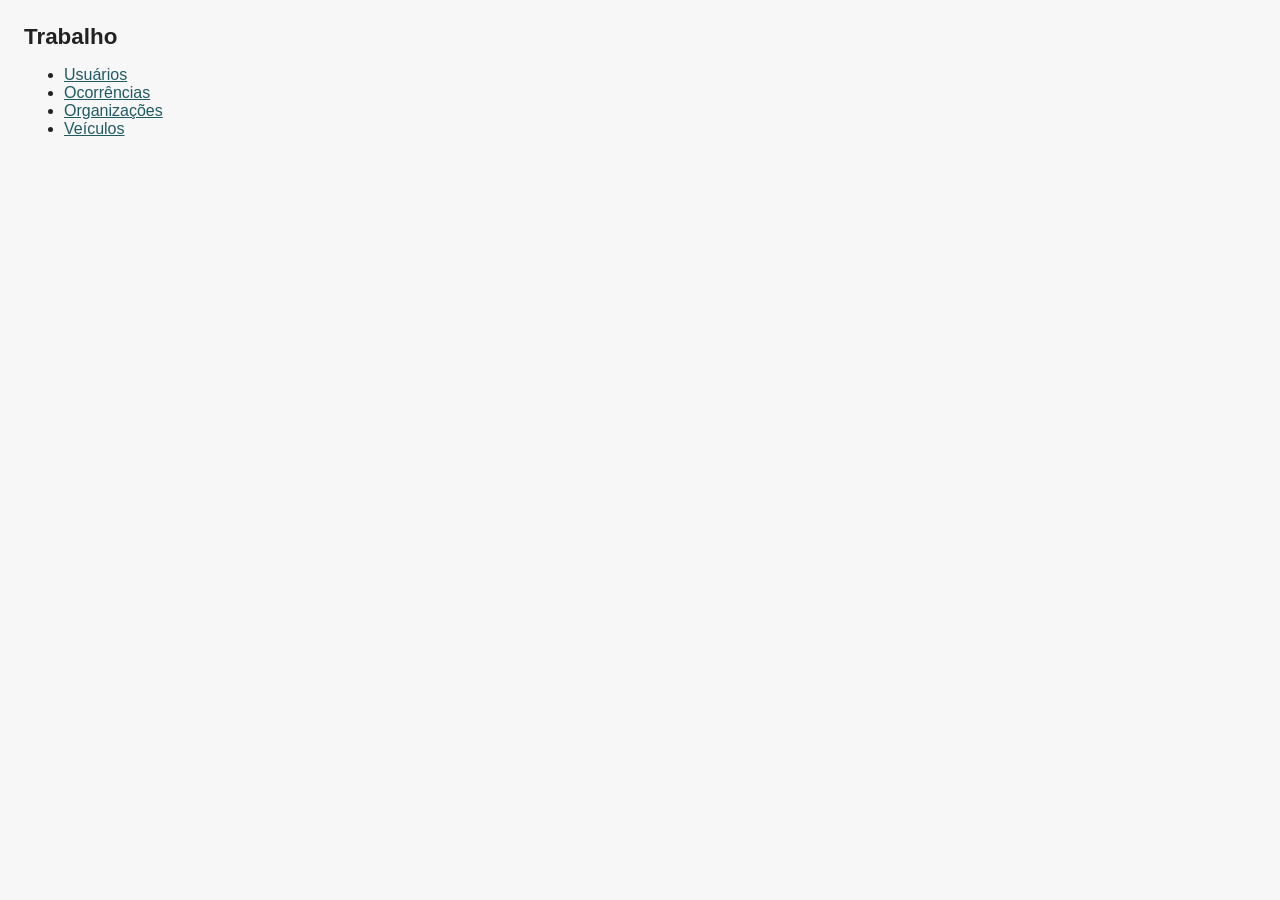
==== index.html @ cc6fcb7c "adição dos outros cruds" ====
<!DOCTYPE html>
<html lang="pt-BR">
<head>
<meta charset="UTF-8">
<title>Trabalho</title>
<link rel="stylesheet" href="style.css">
</head>
<body>

<h1>Trabalho</h1>

<ul>
    <li><a href="usuario.html">Usuários</a></li>
    <li><a href="ocorrencia.html">Ocorrências</a></li>
    <li><a href="organizacao.html">Organizações</a></li>
    <li><a href="veiculo.html">Veículos</a></li>
</ul>

</body>
</html>
---- style.css ----
body {
    font-family: sans-serif;
    margin: 24px;
    background: #f7f7f7;
    color: #222;
}

h1 {
    font-size: 1.4rem;
}

a {
    color: #205a63;
}

input, select {
    display: block;
    margin-bottom: 8px;
    padding: 5px;
    width: 250px;
}

button {
    padding: 6px 12px;
    cursor: pointer;
}

table {
    border-collapse: collapse;
    margin-top: 20px;
    background: white;
}

th, td {
    border: 1px solid #ccc;
    padding: 6px 10px;
    text-align: left;
}

th {
    background: #eee;
}

#msg {
    color: #b00;
    font-size: 0.9rem;
}
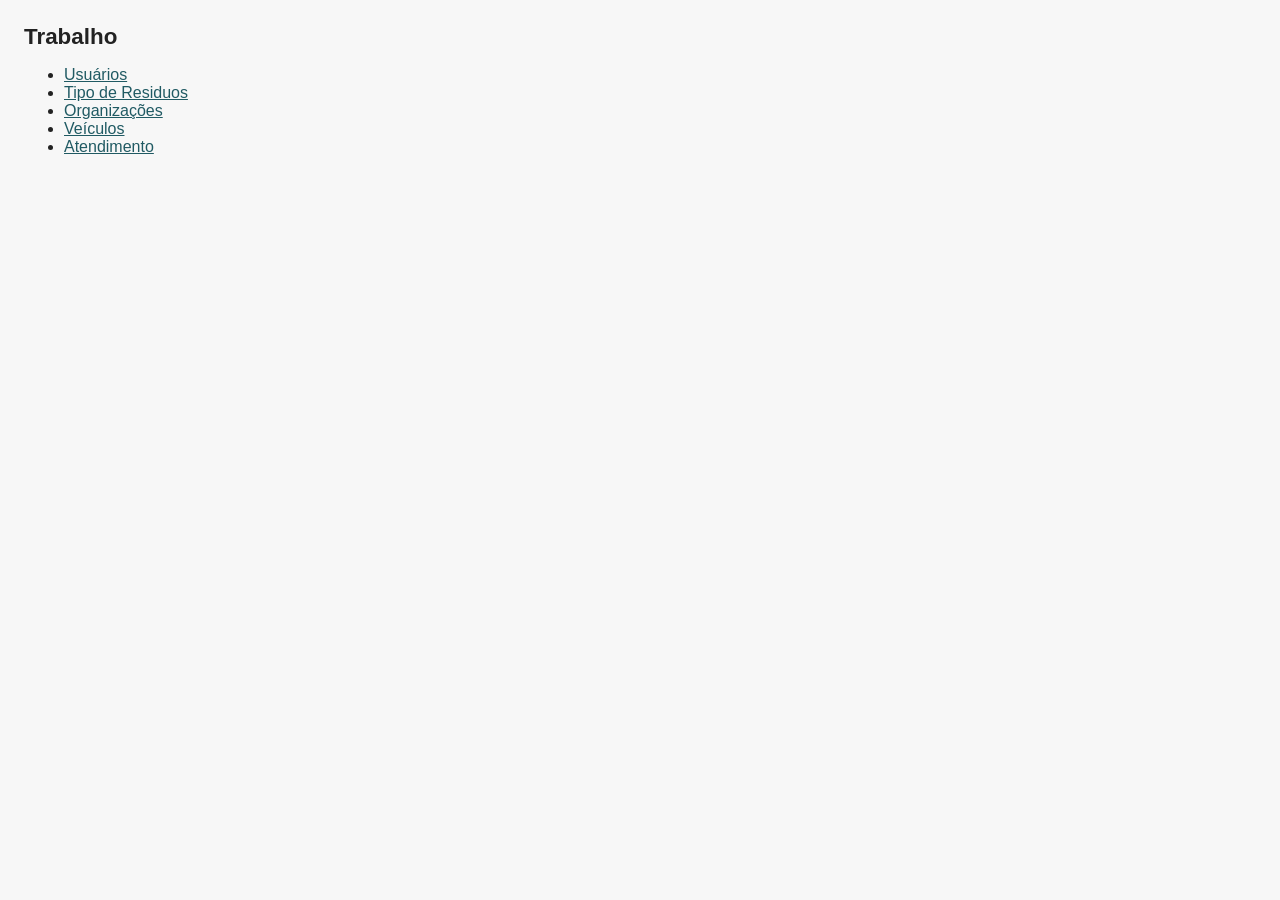
==== commit d2528aff: "arrumei o index.html para os links funcionais" ====
--- a/index.html
+++ b/index.html
@@ -11,9 +11,10 @@
 
 <ul>
     <li><a href="usuario.html">Usuários</a></li>
-    <li><a href="ocorrencia.html">Ocorrências</a></li>
+    <li><a href="tiporesiduos.html">Tipo de Residuos</a></li>
     <li><a href="organizacao.html">Organizações</a></li>
-    <li><a href="veiculo.html">Veículos</a></li>
+    <li><a href="veiculos.html">Veículos</a></li>
+    <li><a href="atendimento.html">Atendimento</a></li>
 </ul>
 
 </body>
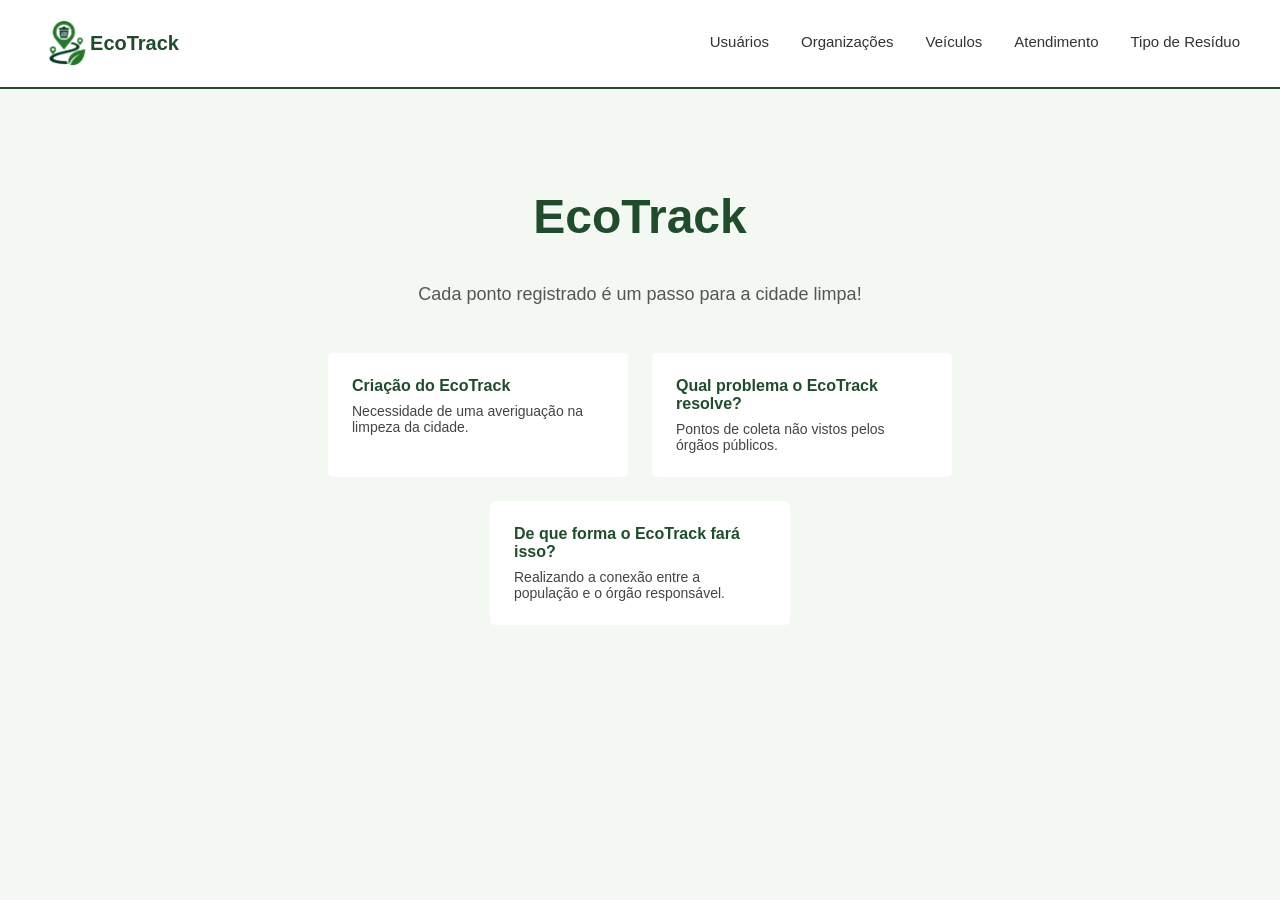
==== commit 620c7b53: "alteração do header e style.css" ====
--- a/index.html
+++ b/index.html
@@ -1,21 +1,48 @@
-<!DOCTYPE html>
+<!doctype html>
 <html lang="pt-BR">
-<head>
-<meta charset="UTF-8">
-<title>Trabalho</title>
-<link rel="stylesheet" href="style.css">
-</head>
-<body>
+  <head>
+    <meta charset="UTF-8" />
+    <title>Trabalho</title>
+    <link rel="stylesheet" href="style.css" />
+    <link rel="shortcut icon" href="favicon.ico" type="image/x-icon" />
+  </head>
+  <body>
+    <header class="head">
+      <div class="logo">
+        <a href="index.html"><img src="image.png" alt="EcoTrack logo" /></a>
+        <a href="index.html">EcoTrack</a>
+      </div>
+      <nav class="nav">
+        <a href="usuario.html">Usuários</a>
+        <a href="organizacao.html">Organizações</a>
+        <a href="veiculos.html">Veículos</a>
+        <a href="atendimento.html">Atendimento</a>
+        <a href="tiporesiduos.html">Tipo de Resíduo</a>
+      </nav>
+    </header>
 
-<h1>Trabalho</h1>
+    <section class="intro">
+      <h1>EcoTrack</h1>
+      <p class="intro-tagline">
+        Cada ponto registrado é um passo para a cidade limpa!
+      </p>
 
-<ul>
-    <li><a href="usuario.html">Usuários</a></li>
-    <li><a href="tiporesiduos.html">Tipo de Residuos</a></li>
-    <li><a href="organizacao.html">Organizações</a></li>
-    <li><a href="veiculos.html">Veículos</a></li>
-    <li><a href="atendimento.html">Atendimento</a></li>
-</ul>
-
-</body>
-</html>+      <div class="intro-cards">
+        <div class="intro-card">
+          <h2>Criação do EcoTrack</h2>
+          <p>Necessidade de uma averiguação na limpeza da cidade.</p>
+        </div>
+        <div class="intro-card">
+          <h2>Qual problema o EcoTrack resolve?</h2>
+          <p>Pontos de coleta não vistos pelos órgãos públicos.</p>
+        </div>
+      </div>
+      <div class="intro-cards">
+        <div class="intro-card">
+          <h2>De que forma o EcoTrack fará isso?</h2>
+          <p>Realizando a conexão entre a população e o órgão responsável.</p>
+        </div>
+      </div>
+    </section>
+  </body>
+</html>
--- a/style.css
+++ b/style.css
@@ -1,47 +1,120 @@
-body {
-    font-family: sans-serif;
-    margin: 24px;
-    background: #f7f7f7;
-    color: #222;
-}
-
-h1 {
-    font-size: 1.4rem;
-}
-
-a {
-    color: #205a63;
-}
-
-input, select {
-    display: block;
-    margin-bottom: 8px;
-    padding: 5px;
-    width: 250px;
-}
-
-button {
-    padding: 6px 12px;
-    cursor: pointer;
-}
-
-table {
-    border-collapse: collapse;
-    margin-top: 20px;
-    background: white;
-}
-
-th, td {
-    border: 1px solid #ccc;
-    padding: 6px 10px;
-    text-align: left;
-}
-
-th {
-    background: #eee;
-}
-
-#msg {
-    color: #b00;
-    font-size: 0.9rem;
-}+* {
+  font-family:
+    -apple-system, BlinkMacSystemFont, "Segoe UI", Roboto, Helvetica, Arial,
+    sans-serif;
+  box-sizing: border-box;
+}
+
+body {
+  margin: 0;
+  background: #f3f8f3;
+}
+
+header.head {
+  display: flex;
+  align-items: center;
+  justify-content: space-between;
+  padding: 16px 40px;
+  background: white;
+  border-bottom: 2px solid #1f4d2c;
+}
+img {
+  height: 50px;
+  object-fit: contain;
+}
+
+.logo {
+  font-weight: bold;
+  font-size: 20px;
+  color: #1f4d2c;
+  align-items: center;
+  display: flex;
+}
+
+.logo a {
+  text-decoration: none;
+  color: inherit;
+}
+
+.nav {
+  display: flex;
+  gap: 32px;
+  list-style: none;
+}
+
+.nav a {
+  text-decoration: none;
+  color: #333;
+  font-size: 15px;
+  padding-bottom: 4px;
+}
+
+.nav a.active,
+.nav a:hover {
+  color: #1f4d2c;
+  font-weight: 600;
+  border-bottom: 2px solid #1f4d2c;
+}
+
+h1 {
+  padding: 0 40px;
+  color: #1f2937;
+}
+
+.intro {
+  text-align: center;
+  padding: 60px 40px;
+}
+
+.intro h1 {
+  padding: 0;
+  font-size: 48px;
+  color: #1f4d2c;
+}
+
+.intro-tagline {
+  color: #555;
+  font-size: 18px;
+  margin-top: 8px;
+  margin-bottom: 48px;
+}
+
+.intro-cards {
+  display: flex;
+  gap: 24px;
+  justify-content: center;
+  flex-wrap: wrap;
+  margin-bottom: 24px;
+}
+
+.intro-cards:hover{
+    transform: scale(1.01);
+    transition: 0.5s ease;
+}
+
+.intro-card:hover{
+    transform: scale(1.05);
+    transition: 0.2s;
+    
+}
+
+.intro-card {
+  background: white;
+  border-radius: 5px;
+  padding: 24px;
+  max-width: 300px;
+  text-align: left;
+}
+
+.intro-card h2 {
+  font-size: 16px;
+  color: #1f4d2c;
+  margin-top: 0;
+  margin-bottom: 8px;
+}
+
+.intro-card p {
+  font-size: 14px;
+  color: #444;
+  margin: 0;
+}
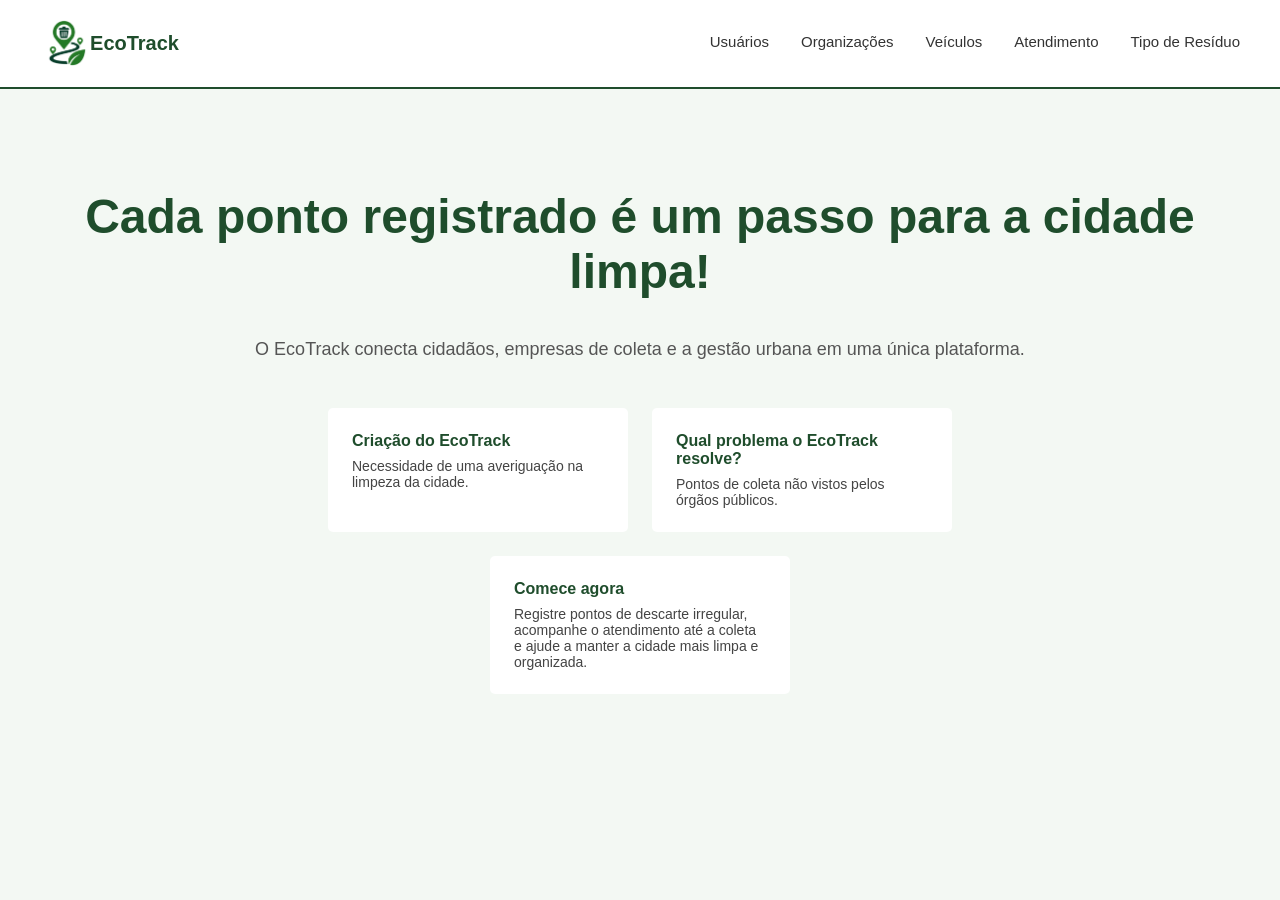
==== commit 761ea688: "index" ====
--- a/index.html
+++ b/index.html
@@ -22,9 +22,9 @@
     </header>
 
     <section class="intro">
-      <h1>EcoTrack</h1>
+      <h1>Cada ponto registrado é um passo para a cidade limpa!</h1>
       <p class="intro-tagline">
-        Cada ponto registrado é um passo para a cidade limpa!
+        O EcoTrack conecta cidadãos, empresas de coleta e a gestão urbana em uma única plataforma.
       </p>
 
       <div class="intro-cards">
@@ -39,8 +39,8 @@
       </div>
       <div class="intro-cards">
         <div class="intro-card">
-          <h2>De que forma o EcoTrack fará isso?</h2>
-          <p>Realizando a conexão entre a população e o órgão responsável.</p>
+          <h2>Comece agora</h2>
+          <p>Registre pontos de descarte irregular, acompanhe o atendimento até a coleta e ajude a manter a cidade mais limpa e organizada.</p>
         </div>
       </div>
     </section>
--- a/style.css
+++ b/style.css
@@ -118,3 +118,157 @@
   color: #444;
   margin: 0;
 }
+
+/* CRUD pages (Usuários, Organizações, Veículos, Atendimento, Tipo de Resíduo) */
+
+.page {
+  padding: 32px 40px;
+}
+
+.page h1 {
+  padding: 0;
+  margin: 0 0 24px;
+}
+
+.crud-layout {
+  display: flex;
+  gap: 24px;
+  align-items: flex-start;
+  flex-wrap: wrap;
+}
+
+.form-card {
+  width: 320px;
+  background: white;
+  border: 1px solid #1f4d2c;
+  border-radius: 10px;
+  overflow: hidden;
+}
+
+.form-card__header {
+  padding: 12px 16px;
+  border-bottom: 1px solid #1f4d2c;
+  font-weight: 700;
+  font-size: 13px;
+  text-transform: uppercase;
+  letter-spacing: 0.06em;
+  color: #1f4d2c;
+}
+
+.form-card__body {
+  padding: 16px;
+  display: flex;
+  flex-direction: column;
+  gap: 12px;
+}
+
+.form-card__body label {
+  display: flex;
+  flex-direction: column;
+  gap: 4px;
+  font-size: 12px;
+  color: #4b5142;
+}
+
+.form-card__body input,
+.form-card__body select {
+  width: 100%;
+  padding: 8px 10px;
+  border: 1px solid #99a08c;
+  border-radius: 6px;
+  background: #fff;
+  font-size: 14px;
+  color: #1f2937;
+}
+
+.form-card__body input[type="checkbox"] {
+  width: auto;
+}
+
+.form-card__body label:has(input[type="checkbox"]) {
+  flex-direction: row;
+  align-items: center;
+  gap: 8px;
+}
+
+.btn-primary {
+  margin-top: 4px;
+  padding: 9px 0;
+  background: #398636;
+  color: #fff;
+  border: none;
+  border-radius: 6px;
+  font-size: 13px;
+  font-weight: 700;
+  letter-spacing: 0.04em;
+  text-transform: uppercase;
+  cursor: pointer;
+}
+
+.btn-primary:hover {
+  background: #2f6e2c;
+}
+
+.list-card {
+  flex: 1;
+  min-width: 560px;
+  background: white;
+  border: 1px solid #1f4d2c;
+  border-radius: 10px;
+  overflow: hidden;
+}
+
+.list-card table {
+  width: 100%;
+  border-collapse: collapse;
+  font-size: 13px;
+  border: none;
+}
+
+.list-card th,
+.list-card td {
+  border: none;
+}
+
+.list-card th {
+  background: #1f4d2c;
+  color: #fff;
+  text-align: left;
+  padding: 10px 14px;
+  font-weight: 700;
+}
+
+.list-card td {
+  padding: 11px 14px;
+  border-bottom: 1px solid #d8dccf;
+  color: #333;
+}
+
+.list-card tr:last-child td {
+  border-bottom: none;
+}
+
+.list-card tr:nth-child(even) td {
+  background: #f7f6ee;
+}
+
+.list-card button {
+  padding: 5px 10px;
+  margin-right: 6px;
+  border: 1px solid #99a08c;
+  border-radius: 6px;
+  background: #fff;
+  font-size: 12px;
+  cursor: pointer;
+}
+
+.list-card button:hover {
+  border-color: #1f4d2c;
+  color: #1f4d2c;
+}
+
+.list-card p {
+  padding: 16px;
+  color: #6b7264;
+  font-size: 14px;
+}
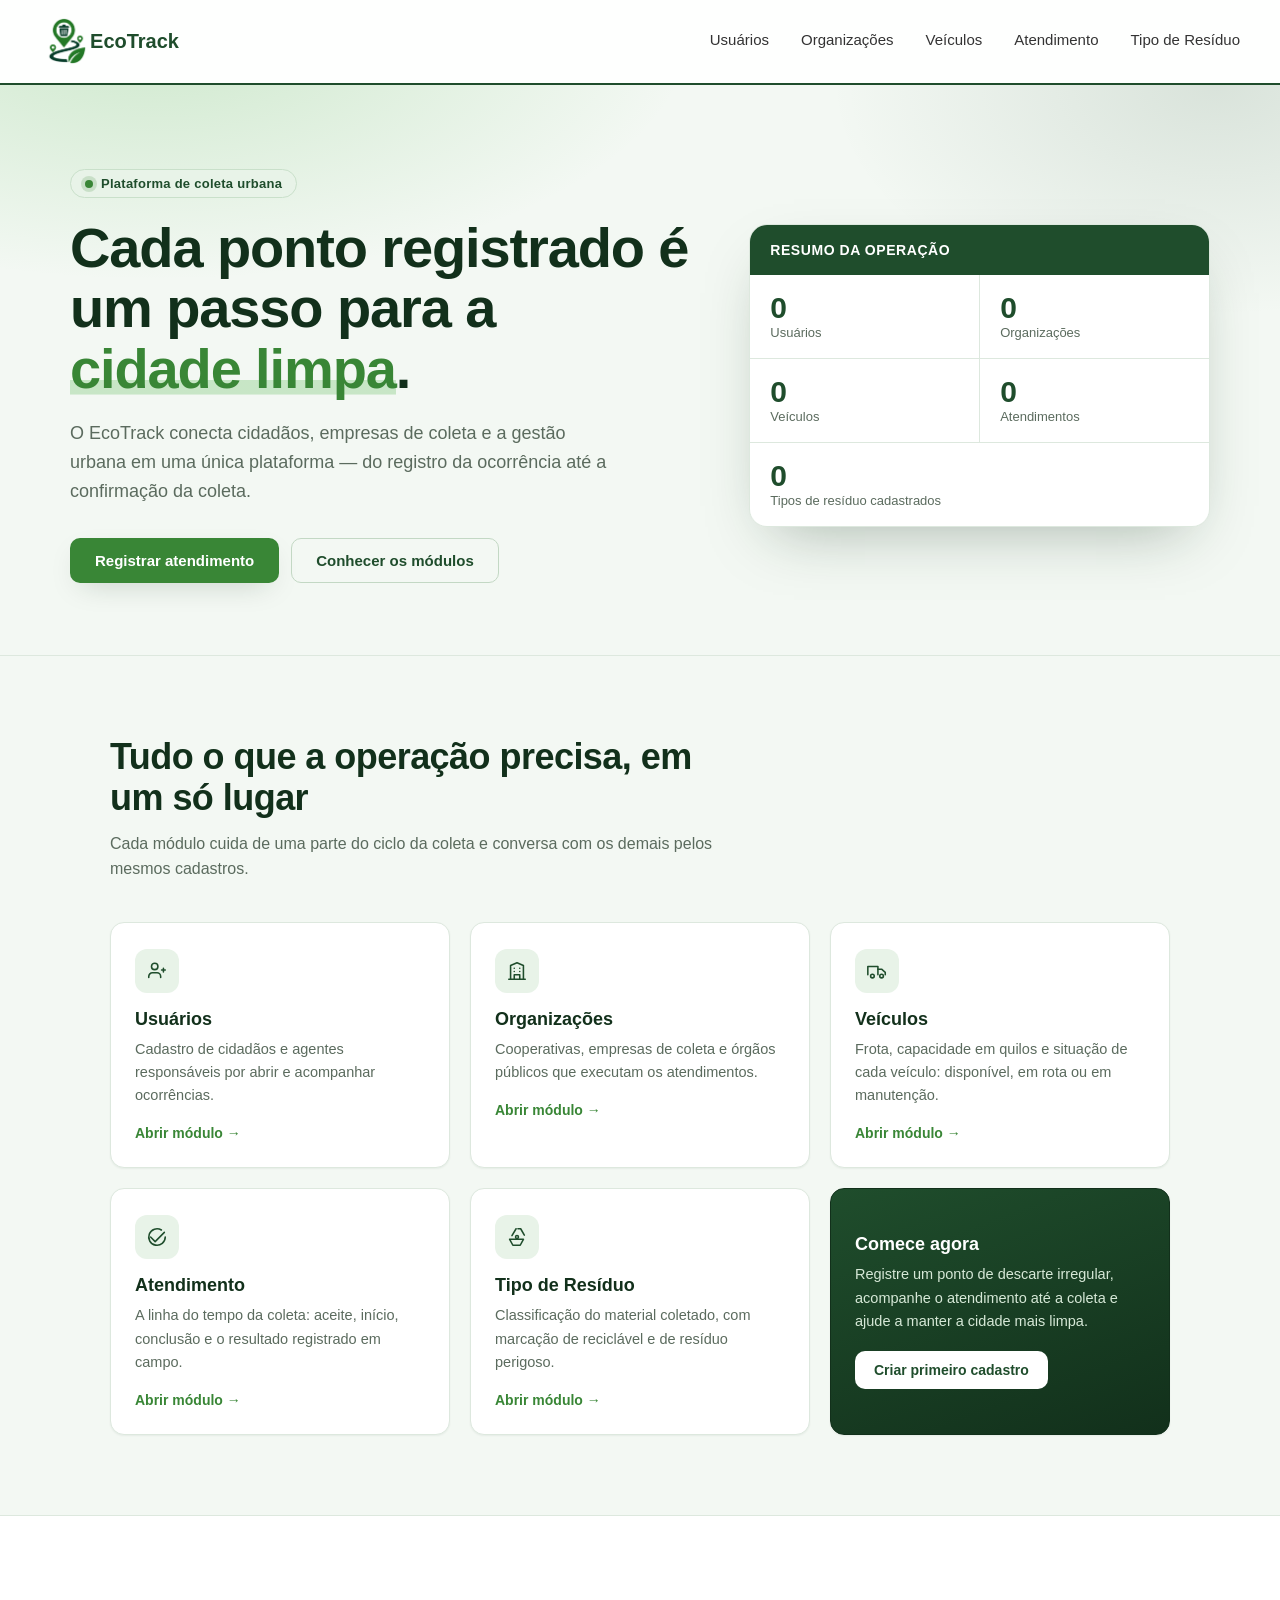
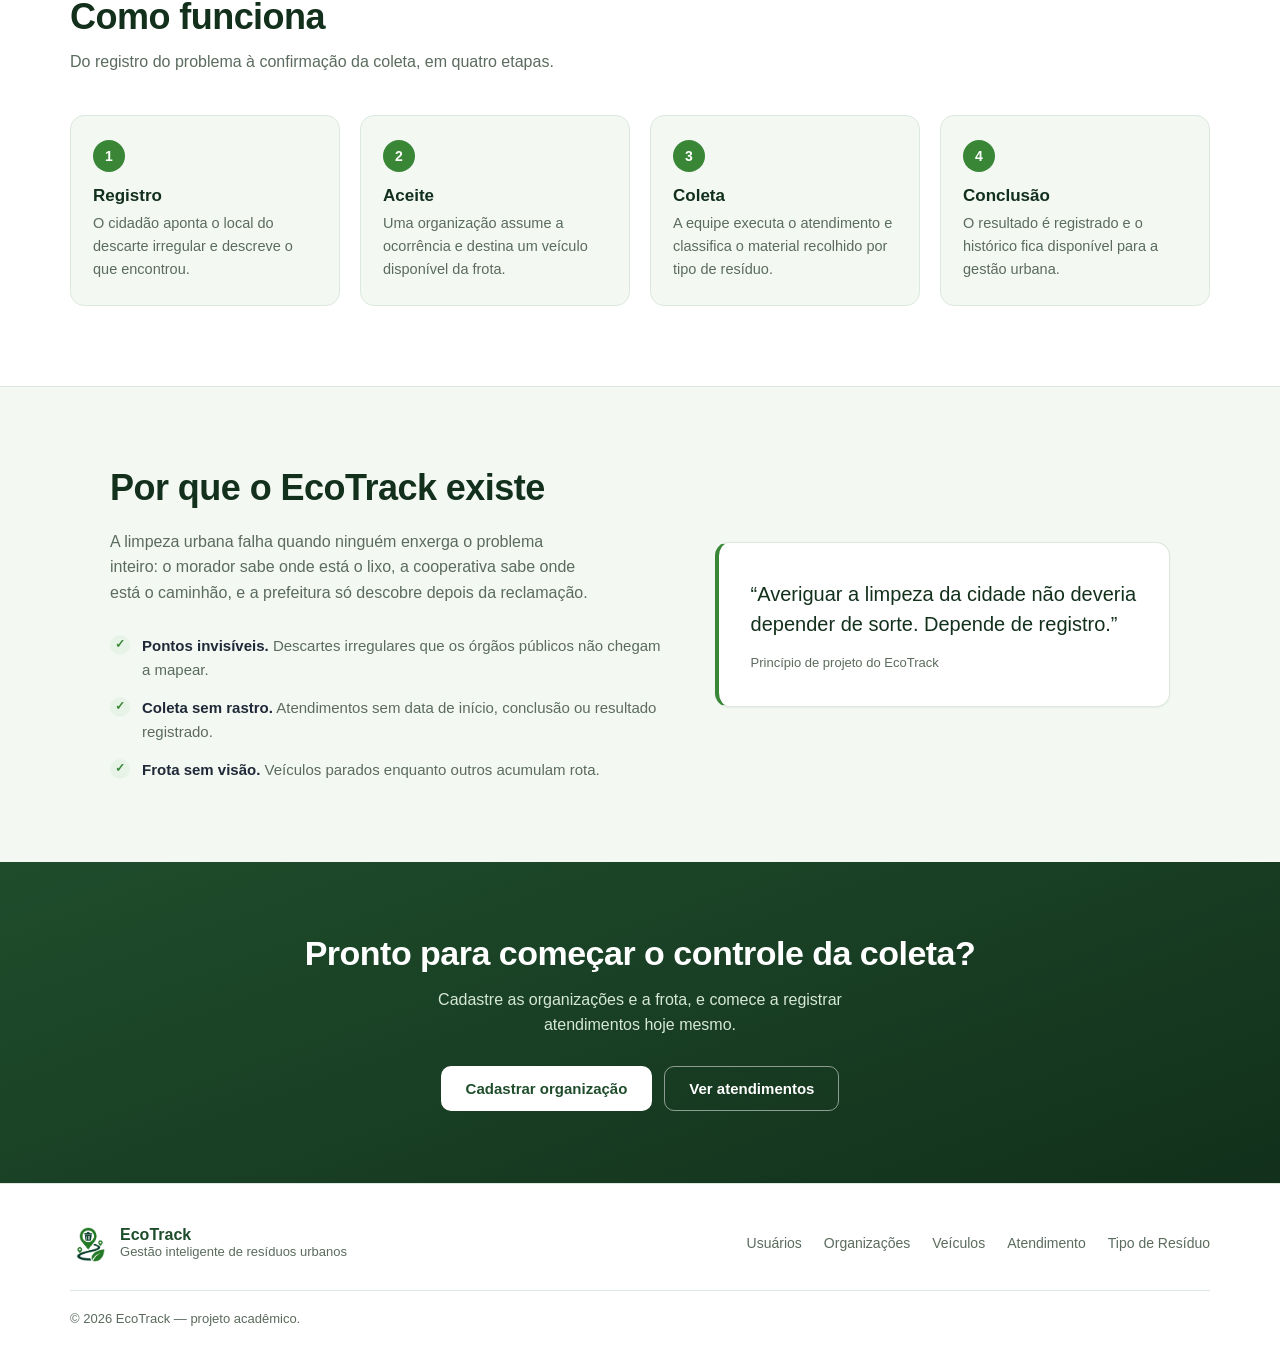
==== commit 13181357: "atualização index" ====
--- a/index.html
+++ b/index.html
@@ -1,48 +1,317 @@
-<!doctype html>
-<html lang="pt-BR">
-  <head>
-    <meta charset="UTF-8" />
-    <title>Trabalho</title>
-    <link rel="stylesheet" href="style.css" />
-    <link rel="shortcut icon" href="favicon.ico" type="image/x-icon" />
-  </head>
-  <body>
-    <header class="head">
-      <div class="logo">
-        <a href="index.html"><img src="image.png" alt="EcoTrack logo" /></a>
-        <a href="index.html">EcoTrack</a>
-      </div>
-      <nav class="nav">
-        <a href="usuario.html">Usuários</a>
-        <a href="organizacao.html">Organizações</a>
-        <a href="veiculos.html">Veículos</a>
-        <a href="atendimento.html">Atendimento</a>
-        <a href="tiporesiduos.html">Tipo de Resíduo</a>
-      </nav>
-    </header>
-
-    <section class="intro">
-      <h1>Cada ponto registrado é um passo para a cidade limpa!</h1>
-      <p class="intro-tagline">
-        O EcoTrack conecta cidadãos, empresas de coleta e a gestão urbana em uma única plataforma.
-      </p>
-
-      <div class="intro-cards">
-        <div class="intro-card">
-          <h2>Criação do EcoTrack</h2>
-          <p>Necessidade de uma averiguação na limpeza da cidade.</p>
-        </div>
-        <div class="intro-card">
-          <h2>Qual problema o EcoTrack resolve?</h2>
-          <p>Pontos de coleta não vistos pelos órgãos públicos.</p>
-        </div>
-      </div>
-      <div class="intro-cards">
-        <div class="intro-card">
-          <h2>Comece agora</h2>
-          <p>Registre pontos de descarte irregular, acompanhe o atendimento até a coleta e ajude a manter a cidade mais limpa e organizada.</p>
-        </div>
-      </div>
-    </section>
-  </body>
-</html>
+<!doctype html>
+<html lang="pt-BR">
+  <head>
+    <meta charset="UTF-8" />
+    <meta name="viewport" content="width=device-width, initial-scale=1" />
+    <meta
+      name="description"
+      content="EcoTrack conecta cidadãos, cooperativas e gestão urbana: registro de pontos de descarte irregular, acompanhamento do atendimento e controle da frota de coleta."
+    />
+    <title>EcoTrack — Gestão inteligente de resíduos urbanos</title>
+    <link rel="stylesheet" href="style.css" />
+    <link rel="shortcut icon" href="favicon.ico" type="image/x-icon" />
+  </head>
+  <body>
+    <a class="skip-link" href="#conteudo">Pular para o conteúdo</a>
+
+    <header class="head">
+      <div class="logo">
+        <a href="index.html"><img src="image.png" alt="EcoTrack logo" /></a>
+        <a href="index.html">EcoTrack</a>
+      </div>
+      <nav class="nav" aria-label="Módulos">
+        <a href="usuario.html">Usuários</a>
+        <a href="organizacao.html">Organizações</a>
+        <a href="veiculos.html">Veículos</a>
+        <a href="atendimento.html">Atendimento</a>
+        <a href="tiporesiduos.html">Tipo de Resíduo</a>
+      </nav>
+    </header>
+
+    <main id="conteudo">
+      <!-- HERO -->
+      <section class="hero">
+        <div class="hero__inner">
+          <div class="hero__copy">
+            <span class="badge"
+              ><span class="badge__dot" aria-hidden="true"></span> Plataforma de
+              coleta urbana</span
+            >
+            <h1>
+              Cada ponto registrado é um passo para a
+              <span class="hl">cidade limpa</span>.
+            </h1>
+            <p class="lead">
+              O EcoTrack conecta cidadãos, empresas de coleta e a gestão urbana
+              em uma única plataforma — do registro da ocorrência até a
+              confirmação da coleta.
+            </p>
+
+            <div class="hero__actions">
+              <a class="btn btn--solid" href="atendimento.html"
+                >Registrar atendimento</a
+              >
+              <a class="btn btn--ghost" href="#modulos">Conhecer os módulos</a>
+            </div>
+
+          </div>
+
+          <!-- Painel com os números reais salvos no navegador -->
+          <aside class="panel" aria-label="Resumo dos seus registros">
+            <div class="panel__head">
+              <span class="panel__title">Resumo da operação</span>
+            </div>
+
+            <div class="panel__grid">
+              <a class="stat" href="usuario.html">
+                <span class="stat__num" data-contador="listaUsuario">0</span>
+                <span class="stat__label">Usuários</span>
+              </a>
+              <a class="stat" href="organizacao.html">
+                <span class="stat__num" data-contador="listaOrganizacao">0</span>
+                <span class="stat__label">Organizações</span>
+              </a>
+              <a class="stat" href="veiculos.html">
+                <span class="stat__num" data-contador="listaVeiculo">0</span>
+                <span class="stat__label">Veículos</span>
+              </a>
+              <a class="stat" href="atendimento.html">
+                <span class="stat__num" data-contador="atendimento">0</span>
+                <span class="stat__label">Atendimentos</span>
+              </a>
+              <a class="stat stat--wide" href="tiporesiduos.html">
+                <span class="stat__num" data-contador="tipo_residuo">0</span>
+                <span class="stat__label">Tipos de resíduo cadastrados</span>
+              </a>
+            </div>
+          </aside>
+        </div>
+      </section>
+
+      <!-- MÓDULOS -->
+      <section class="section" id="modulos">
+        <header class="section__head">
+          <h2>Tudo o que a operação precisa, em um só lugar</h2>
+          <p>
+            Cada módulo cuida de uma parte do ciclo da coleta e conversa com os
+            demais pelos mesmos cadastros.
+          </p>
+        </header>
+
+        <div class="cards">
+          <a class="card" href="usuario.html">
+            <span class="card__icon" aria-hidden="true">
+              <svg viewBox="0 0 24 24" fill="none" stroke="currentColor" stroke-width="1.7" stroke-linecap="round" stroke-linejoin="round">
+                <path d="M16 19v-1a4 4 0 0 0-4-4H7a4 4 0 0 0-4 4v1" />
+                <circle cx="9.5" cy="7" r="3.5" />
+                <path d="M17 11h4M19 9v4" />
+              </svg>
+            </span>
+            <h3>Usuários</h3>
+            <p>
+              Cadastro de cidadãos e agentes responsáveis por abrir e acompanhar
+              ocorrências.
+            </p>
+            <span class="card__link">Abrir módulo →</span>
+          </a>
+
+          <a class="card" href="organizacao.html">
+            <span class="card__icon" aria-hidden="true">
+              <svg viewBox="0 0 24 24" fill="none" stroke="currentColor" stroke-width="1.7" stroke-linecap="round" stroke-linejoin="round">
+                <path d="M3 21h18" />
+                <path d="M5 21V6l7-3 7 3v15" />
+                <path d="M9 21v-5h6v5" />
+                <path d="M9 9h.01M15 9h.01M9 12.5h.01M15 12.5h.01" />
+              </svg>
+            </span>
+            <h3>Organizações</h3>
+            <p>
+              Cooperativas, empresas de coleta e órgãos públicos que executam os
+              atendimentos.
+            </p>
+            <span class="card__link">Abrir módulo →</span>
+          </a>
+
+          <a class="card" href="veiculos.html">
+            <span class="card__icon" aria-hidden="true">
+              <svg viewBox="0 0 24 24" fill="none" stroke="currentColor" stroke-width="1.7" stroke-linecap="round" stroke-linejoin="round">
+                <path d="M2 16V7h11v9" />
+                <path d="M13 10h4l4 3.5V16" />
+                <circle cx="7" cy="17.5" r="2" />
+                <circle cx="17" cy="17.5" r="2" />
+              </svg>
+            </span>
+            <h3>Veículos</h3>
+            <p>
+              Frota, capacidade em quilos e situação de cada veículo: disponível,
+              em rota ou em manutenção.
+            </p>
+            <span class="card__link">Abrir módulo →</span>
+          </a>
+
+          <a class="card" href="atendimento.html">
+            <span class="card__icon" aria-hidden="true">
+              <svg viewBox="0 0 24 24" fill="none" stroke="currentColor" stroke-width="1.7" stroke-linecap="round" stroke-linejoin="round">
+                <path d="M20 7 10 17l-5-5" />
+                <path d="M21 12a9 9 0 1 1-4.2-7.6" />
+              </svg>
+            </span>
+            <h3>Atendimento</h3>
+            <p>
+              A linha do tempo da coleta: aceite, início, conclusão e o resultado
+              registrado em campo.
+            </p>
+            <span class="card__link">Abrir módulo →</span>
+          </a>
+
+          <a class="card" href="tiporesiduos.html">
+            <span class="card__icon" aria-hidden="true">
+              <svg viewBox="0 0 24 24" fill="none" stroke="currentColor" stroke-width="1.7" stroke-linecap="round" stroke-linejoin="round">
+                <path d="M11 3 6.5 10.5" />
+                <path d="M13 3h3l4 7" />
+                <path d="M7.5 21 4 14.5h15L15.5 21z" />
+                <circle cx="12" cy="12" r="1.6" />
+              </svg>
+            </span>
+            <h3>Tipo de Resíduo</h3>
+            <p>
+              Classificação do material coletado, com marcação de reciclável e de
+              resíduo perigoso.
+            </p>
+            <span class="card__link">Abrir módulo →</span>
+          </a>
+
+          <div class="card card--cta">
+            <h3>Comece agora</h3>
+            <p>
+              Registre um ponto de descarte irregular, acompanhe o atendimento
+              até a coleta e ajude a manter a cidade mais limpa.
+            </p>
+            <a class="btn btn--solid btn--sm" href="usuario.html"
+              >Criar primeiro cadastro</a
+            >
+          </div>
+        </div>
+      </section>
+
+      <!-- COMO FUNCIONA -->
+      <section class="section section--alt" id="como-funciona">
+        <header class="section__head">
+          <h2>Como funciona</h2>
+          <p>Do registro do problema à confirmação da coleta, em quatro etapas.</p>
+        </header>
+
+        <ol class="steps">
+          <li class="step">
+            <span class="step__num">1</span>
+            <h3>Registro</h3>
+            <p>
+              O cidadão aponta o local do descarte irregular e descreve o que
+              encontrou.
+            </p>
+          </li>
+          <li class="step">
+            <span class="step__num">2</span>
+            <h3>Aceite</h3>
+            <p>
+              Uma organização assume a ocorrência e destina um veículo disponível
+              da frota.
+            </p>
+          </li>
+          <li class="step">
+            <span class="step__num">3</span>
+            <h3>Coleta</h3>
+            <p>
+              A equipe executa o atendimento e classifica o material recolhido por
+              tipo de resíduo.
+            </p>
+          </li>
+          <li class="step">
+            <span class="step__num">4</span>
+            <h3>Conclusão</h3>
+            <p>
+              O resultado é registrado e o histórico fica disponível para a gestão
+              urbana.
+            </p>
+          </li>
+        </ol>
+      </section>
+
+      <!-- SOBRE -->
+      <section class="section split">
+        <div class="split__copy">
+          <h2>Por que o EcoTrack existe</h2>
+          <p class="lead lead--sm">
+            A limpeza urbana falha quando ninguém enxerga o problema inteiro: o
+            morador sabe onde está o lixo, a cooperativa sabe onde está o
+            caminhão, e a prefeitura só descobre depois da reclamação.
+          </p>
+          <ul class="checks">
+            <li>
+              <strong>Pontos invisíveis.</strong> Descartes irregulares que os
+              órgãos públicos não chegam a mapear.
+            </li>
+            <li>
+              <strong>Coleta sem rastro.</strong> Atendimentos sem data de início,
+              conclusão ou resultado registrado.
+            </li>
+            <li>
+              <strong>Frota sem visão.</strong> Veículos parados enquanto outros
+              acumulam rota.
+            </li>
+          </ul>
+        </div>
+
+        <figure class="split__quote">
+          <blockquote>
+            “Averiguar a limpeza da cidade não deveria depender de sorte. Depende
+            de registro.”
+          </blockquote>
+          <figcaption>Princípio de projeto do EcoTrack</figcaption>
+        </figure>
+      </section>
+
+      <!-- CTA FINAL -->
+      <section class="cta">
+        <h2>Pronto para começar o controle da coleta?</h2>
+        <p>
+          Cadastre as organizações e a frota, e comece a registrar atendimentos
+          hoje mesmo.
+        </p>
+        <div class="cta__actions">
+          <a class="btn btn--light" href="organizacao.html"
+            >Cadastrar organização</a
+          >
+          <a class="btn btn--outline" href="atendimento.html"
+            >Ver atendimentos</a
+          >
+        </div>
+      </section>
+    </main>
+
+    <footer class="foot">
+      <div class="foot__inner">
+        <div class="foot__brand">
+          <img src="image.png" alt="" />
+          <div>
+            <strong>EcoTrack</strong>
+            <span>Gestão inteligente de resíduos urbanos</span>
+          </div>
+        </div>
+
+        <nav class="foot__links" aria-label="Rodapé">
+          <a href="usuario.html">Usuários</a>
+          <a href="organizacao.html">Organizações</a>
+          <a href="veiculos.html">Veículos</a>
+          <a href="atendimento.html">Atendimento</a>
+          <a href="tiporesiduos.html">Tipo de Resíduo</a>
+        </nav>
+      </div>
+      <p class="foot__legal">
+        © <span id="ano">2026</span> EcoTrack — projeto acadêmico.
+      </p>
+    </footer>
+
+    <script src="index.js"></script>
+  </body>
+</html>
--- a/style.css
+++ b/style.css
@@ -1,3 +1,21 @@
+:root {
+  --verde-900: #12301b;
+  --verde-800: #1f4d2c;
+  --verde-600: #398636;
+  --verde-400: #6cc067;
+  --menta: #e8f3e8;
+  --fundo: #f3f8f3;
+  --tinta: #1f2937;
+  --tinta-suave: #5b6b5e;
+  --linha: #dde8de;
+  --branco: #ffffff;
+  --sombra-sm: 0 1px 2px rgba(18, 48, 27, 0.06);
+  --sombra-md: 0 10px 30px -12px rgba(18, 48, 27, 0.25);
+  --sombra-lg: 0 24px 60px -24px rgba(18, 48, 27, 0.35);
+  --raio: 14px;
+  --largura: 1140px;
+}
+
 * {
   font-family:
     -apple-system, BlinkMacSystemFont, "Segoe UI", Roboto, Helvetica, Arial,
@@ -7,16 +25,51 @@
 
 body {
   margin: 0;
-  background: #f3f8f3;
+  background: var(--fundo);
+  color: var(--tinta);
+  -webkit-font-smoothing: antialiased;
+}
+
+html {
+  scroll-behavior: smooth;
+}
+
+a:focus-visible,
+button:focus-visible {
+  outline: 3px solid var(--verde-400);
+  outline-offset: 2px;
+  border-radius: 4px;
+}
+
+.skip-link {
+  position: absolute;
+  left: -9999px;
+  top: 8px;
+  z-index: 50;
+  background: var(--verde-800);
+  color: #fff;
+  padding: 10px 16px;
+  border-radius: 8px;
+  text-decoration: none;
+}
+
+.skip-link:focus {
+  left: 16px;
 }
 
 header.head {
   display: flex;
   align-items: center;
   justify-content: space-between;
-  padding: 16px 40px;
-  background: white;
-  border-bottom: 2px solid #1f4d2c;
+  gap: 16px;
+  flex-wrap: wrap;
+  padding: 14px 40px;
+  background: rgba(255, 255, 255, 0.92);
+  backdrop-filter: saturate(180%) blur(8px);
+  border-bottom: 2px solid var(--verde-800);
+  position: sticky;
+  top: 0;
+  z-index: 20;
 }
 img {
   height: 50px;
@@ -61,62 +114,570 @@
   color: #1f2937;
 }
 
-.intro {
+/* ==========================================================================
+   HOME
+   ========================================================================== */
+
+/* --- Botões -------------------------------------------------------------- */
+
+.btn {
+  display: inline-flex;
+  align-items: center;
+  justify-content: center;
+  gap: 8px;
+  padding: 13px 24px;
+  border-radius: 10px;
+  font-size: 15px;
+  font-weight: 600;
+  text-decoration: none;
+  border: 1px solid transparent;
+  cursor: pointer;
+  transition:
+    transform 0.15s ease,
+    background 0.15s ease,
+    box-shadow 0.15s ease;
+}
+
+.btn--sm {
+  padding: 10px 18px;
+  font-size: 14px;
+}
+
+.btn--solid {
+  background: var(--verde-600);
+  color: #fff;
+  box-shadow: var(--sombra-md);
+}
+
+.btn--solid:hover {
+  background: var(--verde-800);
+  transform: translateY(-2px);
+}
+
+.btn--ghost {
+  background: transparent;
+  color: var(--verde-800);
+  border-color: #c3d8c4;
+}
+
+.btn--ghost:hover {
+  background: var(--menta);
+  border-color: var(--verde-600);
+}
+
+.btn--light {
+  background: #fff;
+  color: var(--verde-800);
+}
+
+.btn--light:hover {
+  transform: translateY(-2px);
+}
+
+.btn--outline {
+  background: transparent;
+  color: #fff;
+  border-color: rgba(255, 255, 255, 0.5);
+}
+
+.btn--outline:hover {
+  background: rgba(255, 255, 255, 0.12);
+  border-color: #fff;
+}
+
+/* --- Hero ---------------------------------------------------------------- */
+
+.hero {
+  padding: 84px 40px 72px;
+  background:
+    radial-gradient(
+      900px 420px at 12% -10%,
+      rgba(108, 192, 103, 0.28),
+      transparent 60%
+    ),
+    radial-gradient(
+      700px 420px at 95% 0%,
+      rgba(31, 77, 44, 0.12),
+      transparent 55%
+    ),
+    var(--fundo);
+  border-bottom: 1px solid var(--linha);
+}
+
+.hero__inner {
+  max-width: var(--largura);
+  margin: 0 auto;
+  display: grid;
+  grid-template-columns: 1.15fr 0.85fr;
+  gap: 56px;
+  align-items: center;
+}
+
+.badge {
+  display: inline-flex;
+  align-items: center;
+  gap: 8px;
+  padding: 6px 14px;
+  border-radius: 999px;
+  background: var(--menta);
+  border: 1px solid #c9e0ca;
+  color: var(--verde-800);
+  font-size: 13px;
+  font-weight: 600;
+  letter-spacing: 0.02em;
+}
+
+.badge__dot {
+  width: 8px;
+  height: 8px;
+  border-radius: 50%;
+  background: var(--verde-600);
+  box-shadow: 0 0 0 4px rgba(57, 134, 54, 0.18);
+}
+
+.hero h1 {
+  padding: 0;
+  margin: 20px 0 0;
+  font-size: clamp(34px, 5vw, 56px);
+  line-height: 1.08;
+  letter-spacing: -0.02em;
+  color: var(--verde-900);
+}
+
+.hl {
+  color: var(--verde-600);
+  white-space: nowrap;
+  /* traço de marca-texto sob a palavra */
+  background-image: linear-gradient(
+    rgba(108, 192, 103, 0.32),
+    rgba(108, 192, 103, 0.32)
+  );
+  background-repeat: no-repeat;
+  background-size: 100% 0.26em;
+  background-position: 0 88%;
+}
+
+.lead {
+  max-width: 54ch;
+  margin: 20px 0 0;
+  font-size: 18px;
+  line-height: 1.6;
+  color: var(--tinta-suave);
+}
+
+.lead--sm {
+  font-size: 16px;
+}
+
+.hero__actions {
+  display: flex;
+  flex-wrap: wrap;
+  gap: 12px;
+  margin-top: 32px;
+}
+
+/* --- Painel de resumo ---------------------------------------------------- */
+
+.panel {
+  background: #fff;
+  border: 1px solid var(--linha);
+  border-radius: 18px;
+  box-shadow: var(--sombra-lg);
+  overflow: hidden;
+}
+
+.panel__head {
+  padding: 16px 20px;
+  background: var(--verde-800);
+  color: #fff;
+}
+
+.panel__title {
+  font-size: 14px;
+  font-weight: 700;
+  letter-spacing: 0.04em;
+  text-transform: uppercase;
+}
+
+.panel__grid {
+  display: grid;
+  grid-template-columns: 1fr 1fr;
+  gap: 1px;
+  background: var(--linha);
+}
+
+.stat {
+  display: flex;
+  flex-direction: column;
+  gap: 2px;
+  padding: 18px 20px;
+  background: #fff;
+  text-decoration: none;
+  transition: background 0.15s ease;
+}
+
+.stat:hover {
+  background: var(--menta);
+}
+
+.stat--wide {
+  grid-column: 1 / -1;
+}
+
+.stat__num {
+  font-size: 30px;
+  font-weight: 700;
+  line-height: 1;
+  color: var(--verde-800);
+  font-variant-numeric: tabular-nums;
+}
+
+.stat__label {
+  font-size: 13px;
+  color: var(--tinta-suave);
+}
+
+/* --- Seções -------------------------------------------------------------- */
+
+.section {
+  max-width: var(--largura);
+  margin: 0 auto;
+  padding: 80px 40px;
+}
+
+/* faixa branca de ponta a ponta, mas com o conteúdo alinhado ao container */
+.section--alt {
+  max-width: none;
+  background: #fff;
+  border-block: 1px solid var(--linha);
+  padding-inline: max(40px, (100% - var(--largura)) / 2);
+}
+
+.section__head {
+  max-width: 620px;
+  margin-bottom: 40px;
+}
+
+.section__head h2,
+.split__copy h2 {
+  margin: 0;
+  font-size: clamp(26px, 3.4vw, 36px);
+  line-height: 1.15;
+  letter-spacing: -0.015em;
+  color: var(--verde-900);
+}
+
+.section__head p {
+  margin: 12px 0 0;
+  font-size: 16px;
+  line-height: 1.6;
+  color: var(--tinta-suave);
+}
+
+/* --- Cards de módulo ----------------------------------------------------- */
+
+.cards {
+  display: grid;
+  grid-template-columns: repeat(auto-fit, minmax(270px, 1fr));
+  gap: 20px;
+}
+
+.card {
+  display: flex;
+  flex-direction: column;
+  padding: 26px 24px;
+  background: #fff;
+  border: 1px solid var(--linha);
+  border-radius: var(--raio);
+  box-shadow: var(--sombra-sm);
+  text-decoration: none;
+  color: inherit;
+  transition:
+    transform 0.18s ease,
+    box-shadow 0.18s ease,
+    border-color 0.18s ease;
+}
+
+a.card:hover {
+  transform: translateY(-4px);
+  border-color: #bcd9be;
+  box-shadow: var(--sombra-md);
+}
+
+.card__icon {
+  display: inline-flex;
+  align-items: center;
+  justify-content: center;
+  width: 44px;
+  height: 44px;
+  border-radius: 12px;
+  background: var(--menta);
+  color: var(--verde-800);
+  margin-bottom: 16px;
+}
+
+.card__icon svg {
+  width: 22px;
+  height: 22px;
+}
+
+.card h3 {
+  margin: 0 0 8px;
+  font-size: 18px;
+  color: var(--verde-900);
+}
+
+.card p {
+  margin: 0;
+  font-size: 14.5px;
+  line-height: 1.6;
+  color: var(--tinta-suave);
+}
+
+.card__link {
+  margin-top: 18px;
+  font-size: 14px;
+  font-weight: 600;
+  color: var(--verde-600);
+}
+
+.card--cta {
+  background: linear-gradient(160deg, var(--verde-800), var(--verde-900));
+  border-color: var(--verde-900);
+  color: #fff;
+  justify-content: center;
+}
+
+.card--cta h3,
+.card--cta p {
+  color: #fff;
+}
+
+.card--cta p {
+  color: #d6e8d7;
+}
+
+.card--cta .btn {
+  align-self: flex-start;
+  margin-top: 18px;
+  background: #fff;
+  color: var(--verde-800);
+  box-shadow: none;
+}
+
+/* --- Como funciona ------------------------------------------------------- */
+
+.steps {
+  display: grid;
+  grid-template-columns: repeat(auto-fit, minmax(230px, 1fr));
+  gap: 20px;
+  margin: 0;
+  padding: 0;
+  list-style: none;
+  counter-reset: etapa;
+}
+
+.step {
+  position: relative;
+  padding: 24px 22px;
+  background: var(--fundo);
+  border: 1px solid var(--linha);
+  border-radius: var(--raio);
+}
+
+.step__num {
+  display: inline-flex;
+  align-items: center;
+  justify-content: center;
+  width: 32px;
+  height: 32px;
+  border-radius: 50%;
+  background: var(--verde-600);
+  color: #fff;
+  font-size: 14px;
+  font-weight: 700;
+  margin-bottom: 14px;
+}
+
+.step h3 {
+  margin: 0 0 6px;
+  font-size: 17px;
+  color: var(--verde-900);
+}
+
+.step p {
+  margin: 0;
+  font-size: 14.5px;
+  line-height: 1.6;
+  color: var(--tinta-suave);
+}
+
+/* --- Sobre --------------------------------------------------------------- */
+
+.split {
+  display: grid;
+  grid-template-columns: 1.1fr 0.9fr;
+  gap: 48px;
+  align-items: center;
+}
+
+.checks {
+  margin: 28px 0 0;
+  padding: 0;
+  list-style: none;
+  display: grid;
+  gap: 14px;
+}
+
+.checks li {
+  position: relative;
+  padding-left: 32px;
+  font-size: 15px;
+  line-height: 1.6;
+  color: var(--tinta-suave);
+}
+
+.checks li::before {
+  content: "✓";
+  position: absolute;
+  left: 0;
+  top: 1px;
+  width: 20px;
+  height: 20px;
+  display: flex;
+  align-items: center;
+  justify-content: center;
+  border-radius: 50%;
+  background: var(--menta);
+  color: var(--verde-600);
+  font-size: 12px;
+  font-weight: 700;
+}
+
+.checks strong {
+  color: var(--tinta);
+}
+
+.split__quote {
+  margin: 0;
+  padding: 36px 32px;
+  background: #fff;
+  border: 1px solid var(--linha);
+  border-left: 4px solid var(--verde-600);
+  border-radius: var(--raio);
+  box-shadow: var(--sombra-sm);
+}
+
+.split__quote blockquote {
+  margin: 0;
+  font-size: 20px;
+  line-height: 1.5;
+  color: var(--verde-900);
+}
+
+.split__quote figcaption {
+  margin-top: 16px;
+  font-size: 13px;
+  color: var(--tinta-suave);
+}
+
+/* --- CTA final ----------------------------------------------------------- */
+
+.cta {
+  padding: 72px 40px;
   text-align: center;
-  padding: 60px 40px;
-}
-
-.intro h1 {
-  padding: 0;
-  font-size: 48px;
-  color: #1f4d2c;
-}
-
-.intro-tagline {
-  color: #555;
-  font-size: 18px;
-  margin-top: 8px;
-  margin-bottom: 48px;
-}
-
-.intro-cards {
-  display: flex;
+  background: linear-gradient(160deg, var(--verde-800), var(--verde-900));
+  color: #fff;
+}
+
+.cta h2 {
+  margin: 0;
+  font-size: clamp(24px, 3.2vw, 34px);
+  letter-spacing: -0.015em;
+}
+
+.cta p {
+  max-width: 56ch;
+  margin: 14px auto 0;
+  font-size: 16px;
+  line-height: 1.6;
+  color: #d6e8d7;
+}
+
+.cta__actions {
+  display: flex;
+  flex-wrap: wrap;
+  gap: 12px;
+  justify-content: center;
+  margin-top: 28px;
+}
+
+/* --- Rodapé -------------------------------------------------------------- */
+
+.foot {
+  background: #fff;
+  border-top: 1px solid var(--linha);
+  padding: 40px 40px 28px;
+}
+
+.foot__inner {
+  max-width: var(--largura);
+  margin: 0 auto;
+  display: flex;
+  flex-wrap: wrap;
   gap: 24px;
-  justify-content: center;
+  align-items: center;
+  justify-content: space-between;
+}
+
+.foot__brand {
+  display: flex;
+  align-items: center;
+  gap: 12px;
+}
+
+.foot__brand img {
+  height: 38px;
+}
+
+.foot__brand div {
+  display: flex;
+  flex-direction: column;
+}
+
+.foot__brand strong {
+  color: var(--verde-800);
+  font-size: 16px;
+}
+
+.foot__brand span {
+  font-size: 13px;
+  color: var(--tinta-suave);
+}
+
+.foot__links {
+  display: flex;
   flex-wrap: wrap;
-  margin-bottom: 24px;
-}
-
-.intro-cards:hover{
-    transform: scale(1.01);
-    transition: 0.5s ease;
-}
-
-.intro-card:hover{
-    transform: scale(1.05);
-    transition: 0.2s;
-    
-}
-
-.intro-card {
-  background: white;
-  border-radius: 5px;
-  padding: 24px;
-  max-width: 300px;
-  text-align: left;
-}
-
-.intro-card h2 {
-  font-size: 16px;
-  color: #1f4d2c;
-  margin-top: 0;
-  margin-bottom: 8px;
-}
-
-.intro-card p {
+  gap: 8px 22px;
+}
+
+.foot__links a {
   font-size: 14px;
-  color: #444;
-  margin: 0;
+  color: var(--tinta-suave);
+  text-decoration: none;
+}
+
+.foot__links a:hover {
+  color: var(--verde-800);
+}
+
+.foot__legal {
+  max-width: var(--largura);
+  margin: 28px auto 0;
+  padding-top: 20px;
+  border-top: 1px solid var(--linha);
+  font-size: 13px;
+  color: var(--tinta-suave);
 }
 
 /* CRUD pages (Usuários, Organizações, Veículos, Atendimento, Tipo de Resíduo) */
@@ -272,3 +833,88 @@
   color: #6b7264;
   font-size: 14px;
 }
+
+/* ==========================================================================
+   RESPONSIVO
+   ========================================================================== */
+
+@media (max-width: 960px) {
+  .hero__inner,
+  .split {
+    grid-template-columns: 1fr;
+    gap: 40px;
+  }
+
+  .hero {
+    padding: 56px 24px 56px;
+  }
+
+  .section {
+    padding: 56px 24px;
+  }
+
+  .cta,
+  .foot {
+    padding-inline: 24px;
+  }
+}
+
+@media (max-width: 720px) {
+  header.head {
+    padding: 12px 20px;
+    justify-content: center;
+    text-align: center;
+  }
+
+  .nav {
+    gap: 6px 18px;
+    flex-wrap: wrap;
+    justify-content: center;
+  }
+
+  .nav a {
+    font-size: 14px;
+  }
+
+  .hero,
+  .section {
+    padding-inline: 20px;
+  }
+
+  .page {
+    padding: 24px 20px;
+  }
+
+  .form-card {
+    width: 100%;
+  }
+
+  /* tabela dos CRUDs rola na horizontal em vez de estourar a tela */
+  .list-card {
+    min-width: 0;
+    width: 100%;
+    overflow-x: auto;
+  }
+
+  .list-card table {
+    min-width: 560px;
+  }
+
+  .foot__inner {
+    flex-direction: column;
+    align-items: flex-start;
+  }
+}
+
+@media (prefers-reduced-motion: reduce) {
+  html {
+    scroll-behavior: auto;
+  }
+
+  *,
+  *::before,
+  *::after {
+    animation-duration: 0.01ms !important;
+    transition-duration: 0.01ms !important;
+  }
+}
